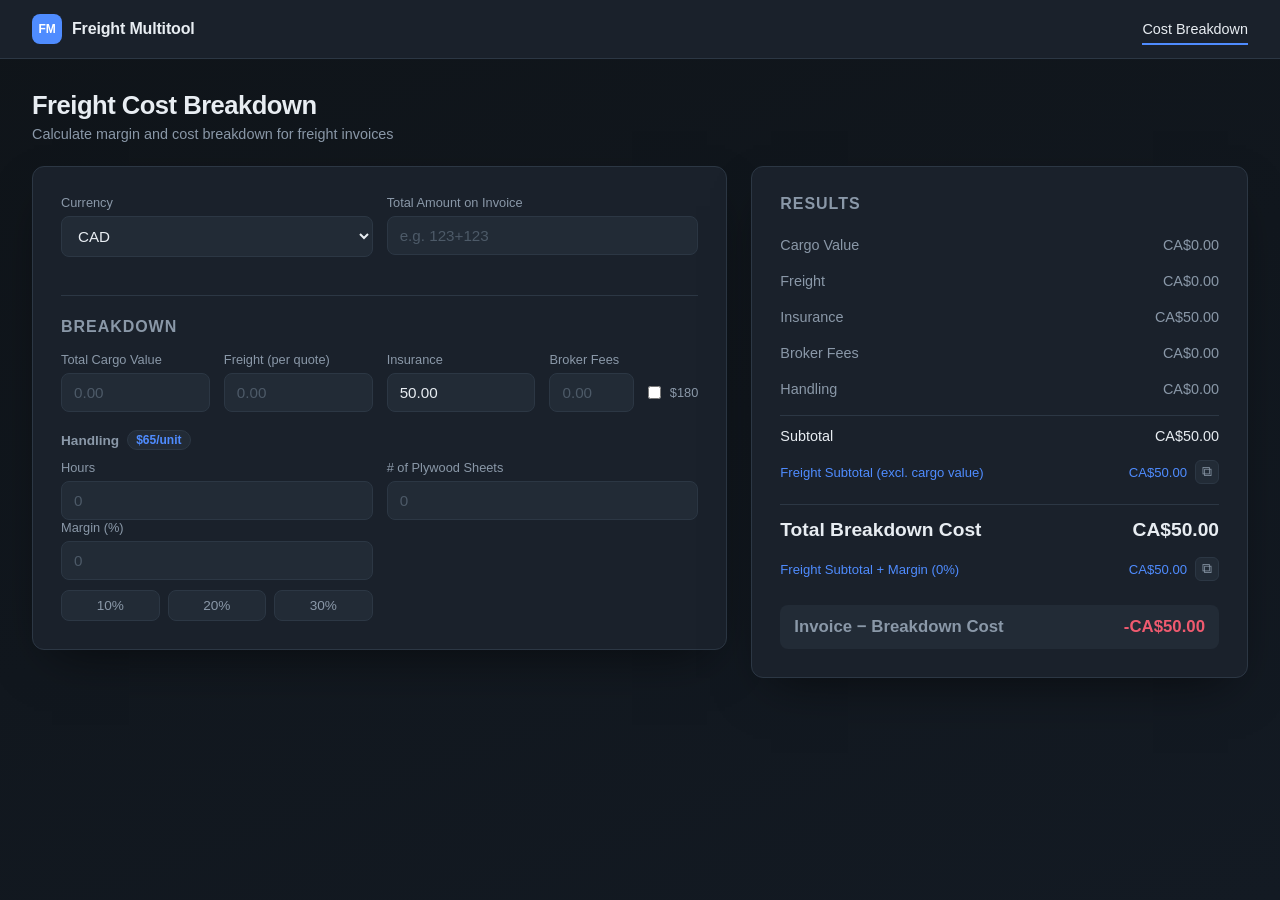
==== index.html @ 5b2a11bb "Fix stale CSS caching and clipboard copy on non-secure contexts - Cache-bust style.css/app.js with a" ====
<!DOCTYPE html>
<html lang="en">
<head>
<meta charset="UTF-8">
<meta name="viewport" content="width=device-width, initial-scale=1.0">
<title>Freight Cost Breakdown</title>
<link rel="stylesheet" href="style.css?v=2">
</head>
<body>
  <nav class="navbar">
    <div class="navbar-brand">
      <span class="navbar-logo">FM</span>
      <span>Freight Multitool</span>
    </div>
    <ul class="navbar-links">
      <li><a href="#" class="active">Cost Breakdown</a></li>
    </ul>
  </nav>

  <div class="app">
    <header class="app-header">
      <h1>Freight Cost Breakdown</h1>
      <p class="subtitle">Calculate margin and cost breakdown for freight invoices</p>
    </header>

    <main class="layout">
      <section class="card form-card">
        <section class="field-group">
          <div class="field">
            <label for="currency">Currency</label>
            <select id="currency">
              <option value="CAD">CAD</option>
              <option value="USD">USD</option>
            </select>
          </div>
          <div class="field">
            <label for="invoiceTotal">Total Amount on Invoice</label>
            <input type="text" inputmode="decimal" id="invoiceTotal" placeholder="e.g. 123+123">
            <span class="calc-hint" id="invoiceTotalHint"></span>
          </div>
        </section>

        <hr class="divider">

        <h2 class="section-title">Breakdown</h2>

        <section class="field-group three-col">
          <div class="field">
            <label for="cargoValue">Total Cargo Value</label>
            <input type="number" id="cargoValue" min="0" step="0.01" placeholder="0.00">
          </div>
          <div class="field">
            <label for="freight">Freight (per quote)</label>
            <input type="number" id="freight" min="0" step="0.01" placeholder="0.00">
          </div>
          <div class="field">
            <label for="insurance">Insurance</label>
            <input type="number" id="insurance" min="0" step="0.01" placeholder="0.00">
          </div>
          <div class="field">
            <label for="brokerFees">Broker Fees</label>
            <div class="input-with-check">
              <input type="number" id="brokerFees" min="0" step="0.01" placeholder="0.00">
              <label class="check-label">
                <input type="checkbox" id="brokerFeesFlat">
                <span>$180</span>
              </label>
            </div>
          </div>
        </section>

        <h3 class="subsection-title">Handling <span id="handlingRateLabel" class="rate-tag">$65/unit</span></h3>
        <section class="field-group">
          <div class="field">
            <label for="hours">Hours</label>
            <input type="number" id="hours" min="0" step="0.25" placeholder="0">
          </div>
          <div class="field">
            <label for="plywoodSheets"># of Plywood Sheets</label>
            <input type="number" id="plywoodSheets" min="0" step="1" placeholder="0">
          </div>
        </section>

        <section class="field-group">
          <div class="field">
            <label for="margin">Margin (%)</label>
            <input type="number" id="margin" min="0" step="0.1" placeholder="0">
            <div class="quick-buttons">
              <button type="button" class="margin-btn" data-value="10">10%</button>
              <button type="button" class="margin-btn" data-value="20">20%</button>
              <button type="button" class="margin-btn" data-value="30">30%</button>
            </div>
          </div>
        </section>
      </section>

      <section class="card results-card">
        <h2 class="section-title">Results</h2>
        <section class="results">
          <div class="result-row">
            <span>Cargo Value</span>
            <span id="r-cargoValue">$0.00</span>
          </div>
          <div class="result-row">
            <span>Freight</span>
            <span id="r-freight">$0.00</span>
          </div>
          <div class="result-row">
            <span>Insurance</span>
            <span id="r-insurance">$0.00</span>
          </div>
          <div class="result-row">
            <span>Broker Fees</span>
            <span id="r-brokerFees">$0.00</span>
          </div>
          <div class="result-row">
            <span>Handling</span>
            <span id="r-handling">$0.00</span>
          </div>
          <div class="result-row subtotal">
            <span>Subtotal</span>
            <span id="r-subtotal">$0.00</span>
          </div>
          <div class="result-row sub-note">
            <span>Freight Subtotal (excl. cargo value)</span>
            <span class="value-with-copy">
              <span id="r-freightSubtotal">$0.00</span>
              <button type="button" class="copy-btn" data-copy-target="r-freightSubtotal" title="Copy value">⧉</button>
            </span>
          </div>
          <div class="result-row total">
            <span>Total Breakdown Cost</span>
            <span id="r-breakdownTotal">$0.00</span>
          </div>
          <div class="result-row sub-note">
            <span>Freight Subtotal + Margin (<span id="r-marginPct">0</span>%)</span>
            <span class="value-with-copy">
              <span id="r-freightChargeable">$0.00</span>
              <button type="button" class="copy-btn" data-copy-target="r-freightChargeable" title="Copy value">⧉</button>
            </span>
          </div>
          <div class="result-row diff" id="r-diffRow">
            <span>Invoice − Breakdown Cost</span>
            <span id="r-diff">$0.00</span>
          </div>
        </section>
      </section>
    </main>
  </div>

  <script src="app.js?v=2"></script>
</body>
</html>
---- style.css ----
:root {
  --bg: #0f1419;
  --card-bg: #1a212b;
  --field-bg: #222b36;
  --border: #2c3744;
  --text: #e8edf2;
  --text-dim: #8a98a8;
  --accent: #4f8cff;
  --accent-dim: #335c99;
  --positive: #36c98e;
  --negative: #ef5a6f;
  --radius: 12px;
}

* {
  box-sizing: border-box;
}

body {
  margin: 0;
  min-height: 100vh;
  background: linear-gradient(160deg, #0f1419 0%, #131a23 100%);
  font-family: "Inter", -apple-system, BlinkMacSystemFont, "Segoe UI", sans-serif;
  color: var(--text);
}

.navbar {
  display: flex;
  align-items: center;
  justify-content: space-between;
  padding: 14px 32px;
  background: var(--card-bg);
  border-bottom: 1px solid var(--border);
  position: sticky;
  top: 0;
  z-index: 10;
}

.navbar-brand {
  display: flex;
  align-items: center;
  gap: 10px;
  font-weight: 600;
  letter-spacing: -0.01em;
}

.navbar-logo {
  display: inline-flex;
  align-items: center;
  justify-content: center;
  width: 30px;
  height: 30px;
  border-radius: 8px;
  background: var(--accent);
  color: #fff;
  font-size: 0.75rem;
  font-weight: 700;
}

.navbar-links {
  display: flex;
  list-style: none;
  gap: 24px;
  margin: 0;
  padding: 0;
}

.navbar-links a {
  color: var(--text-dim);
  text-decoration: none;
  font-size: 0.9rem;
  padding: 6px 0;
  border-bottom: 2px solid transparent;
  transition: color 0.15s ease, border-color 0.15s ease;
}

.navbar-links a:hover {
  color: var(--text);
}

.navbar-links a.active {
  color: var(--text);
  border-color: var(--accent);
}

.app {
  width: 100%;
  max-width: 1280px;
  margin: 0 auto;
  padding: 32px 32px 56px;
}

.app-header {
  text-align: left;
  margin-bottom: 24px;
}

.app-header h1 {
  font-size: 1.6rem;
  margin: 0 0 6px;
  letter-spacing: -0.02em;
}

.subtitle {
  color: var(--text-dim);
  margin: 0;
  font-size: 0.9rem;
}

.layout {
  display: grid;
  grid-template-columns: minmax(0, 1.4fr) minmax(360px, 1fr);
  gap: 24px;
  align-items: start;
}

.card {
  background: var(--card-bg);
  border: 1px solid var(--border);
  border-radius: var(--radius);
  padding: 28px;
  box-shadow: 0 20px 50px -20px rgba(0, 0, 0, 0.6);
}

.results-card {
  position: sticky;
  top: 88px;
}

.section-title {
  font-size: 1rem;
  text-transform: uppercase;
  letter-spacing: 0.06em;
  color: var(--text-dim);
  margin: 0 0 16px;
}

.subsection-title {
  font-size: 0.85rem;
  color: var(--text-dim);
  margin: 18px 0 10px;
  display: flex;
  align-items: center;
  gap: 8px;
}

.rate-tag {
  background: var(--field-bg);
  border: 1px solid var(--border);
  color: var(--accent);
  padding: 2px 8px;
  border-radius: 100px;
  font-size: 0.75rem;
}

.field-group {
  display: grid;
  grid-template-columns: 1fr 1fr;
  gap: 14px;
}

.field-group.three-col {
  grid-template-columns: repeat(4, 1fr);
}

.field {
  display: flex;
  flex-direction: column;
  gap: 6px;
}

.field label {
  font-size: 0.8rem;
  color: var(--text-dim);
}

.field input,
.field select {
  background: var(--field-bg);
  border: 1px solid var(--border);
  border-radius: 8px;
  padding: 10px 12px;
  color: var(--text);
  font-size: 0.95rem;
  transition: border-color 0.15s ease;
  outline: none;
  width: 100%;
}

.field input:focus,
.field select:focus {
  border-color: var(--accent);
}

.input-with-check {
  display: flex;
  align-items: center;
  gap: 10px;
}

.input-with-check input[type="number"] {
  flex: 1;
}

.check-label {
  display: flex;
  align-items: center;
  gap: 6px;
  font-size: 0.8rem;
  color: var(--text-dim);
  white-space: nowrap;
  cursor: pointer;
  user-select: none;
}

.check-label input[type="checkbox"] {
  width: auto;
  accent-color: var(--accent);
  cursor: pointer;
}

.quick-buttons {
  display: flex;
  gap: 8px;
  margin-top: 4px;
}

.quick-buttons button {
  flex: 1;
  background: var(--field-bg);
  border: 1px solid var(--border);
  color: var(--text-dim);
  border-radius: 8px;
  padding: 7px 0;
  font-size: 0.85rem;
  cursor: pointer;
  transition: border-color 0.15s ease, color 0.15s ease;
}

.quick-buttons button:hover {
  border-color: var(--accent);
  color: var(--text);
}

.quick-buttons button.active {
  border-color: var(--accent);
  background: var(--accent-dim);
  color: var(--text);
}

.field input::placeholder {
  color: #4d5a68;
}

.calc-hint {
  font-size: 0.78rem;
  color: var(--accent);
  min-height: 1em;
}

.calc-hint.error {
  color: var(--negative);
}

.divider {
  border: none;
  border-top: 1px solid var(--border);
  margin: 22px 0;
}

.results {
  display: flex;
  flex-direction: column;
  gap: 4px;
}

.result-row {
  display: flex;
  justify-content: space-between;
  align-items: baseline;
  padding: 8px 0;
  font-size: 0.9rem;
  color: var(--text-dim);
}

.result-row.subtotal {
  border-top: 1px solid var(--border);
  margin-top: 6px;
  padding-top: 12px;
  color: var(--text);
  font-weight: 500;
}

.result-row.sub-note {
  font-size: 0.82rem;
  color: var(--accent);
  padding: 4px 0 10px;
}

.value-with-copy {
  display: inline-flex;
  align-items: center;
  gap: 8px;
}

.copy-btn {
  background: var(--field-bg);
  border: 1px solid var(--border);
  color: var(--text-dim);
  border-radius: 6px;
  width: 24px;
  height: 24px;
  font-size: 0.85rem;
  line-height: 1;
  cursor: pointer;
  display: inline-flex;
  align-items: center;
  justify-content: center;
  transition: border-color 0.15s ease, color 0.15s ease;
}

.copy-btn:hover {
  border-color: var(--accent);
  color: var(--text);
}

.copy-btn.copied {
  border-color: var(--positive);
  color: var(--positive);
}

.result-row.total {
  border-top: 1px solid var(--border);
  margin-top: 6px;
  padding-top: 14px;
  font-size: 1.2rem;
  font-weight: 700;
  color: var(--text);
}

.result-row.diff {
  margin-top: 10px;
  font-size: 1.05rem;
  font-weight: 600;
  border-radius: 8px;
  padding: 12px 14px;
  background: var(--field-bg);
}

.result-row.diff.positive span:last-child {
  color: var(--positive);
}

.result-row.diff.negative span:last-child {
  color: var(--negative);
}

@media (max-width: 980px) {
  .layout {
    grid-template-columns: 1fr;
  }

  .results-card {
    position: static;
  }

  .field-group.three-col {
    grid-template-columns: 1fr 1fr;
  }
}

@media (max-width: 640px) {
  .navbar {
    padding: 12px 16px;
  }

  .navbar-links {
    gap: 14px;
  }

  .app {
    padding: 20px 16px 40px;
  }

  .card {
    padding: 20px;
  }
}

@media (max-width: 480px) {
  .field-group,
  .field-group.three-col {
    grid-template-columns: 1fr;
  }
}
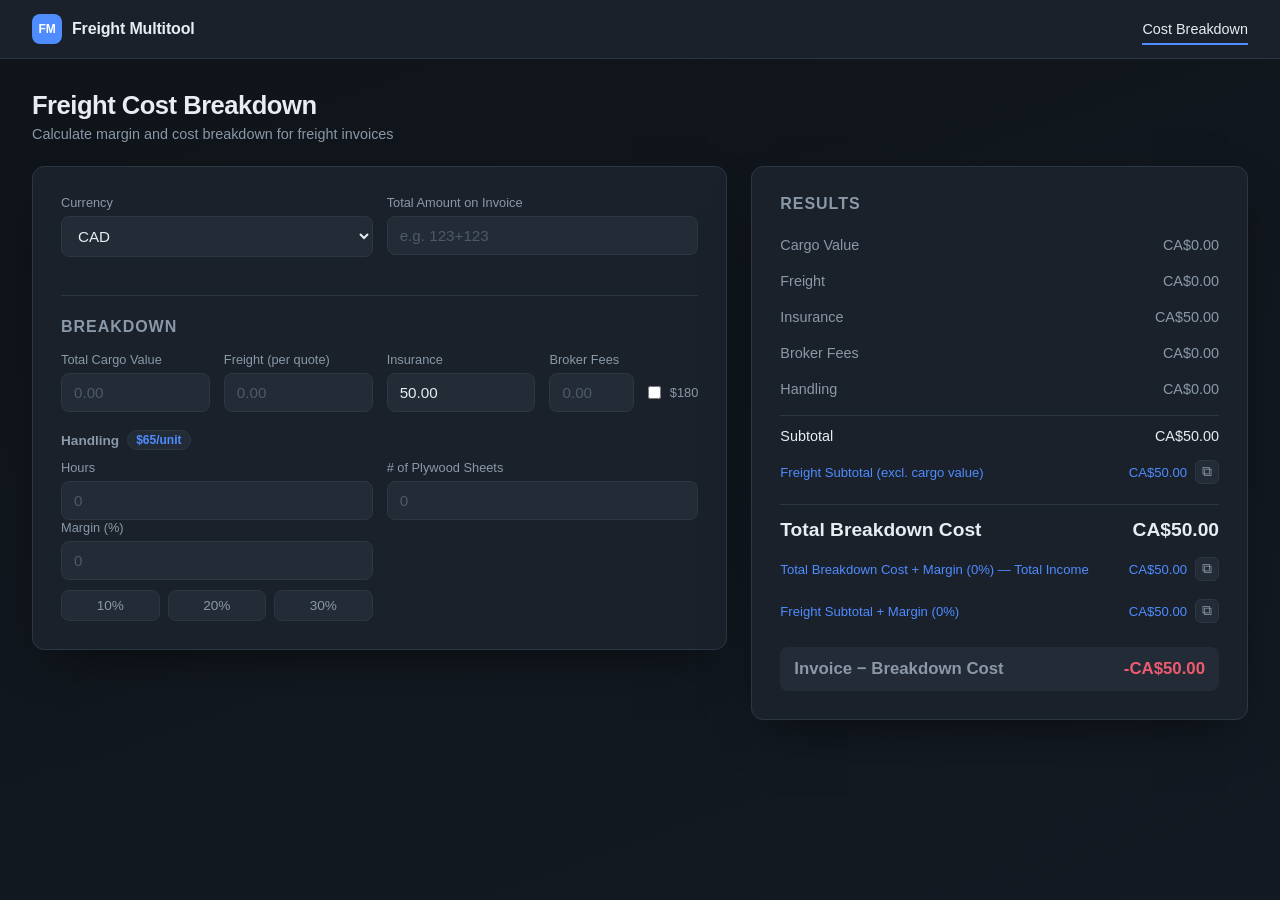
==== commit ff4ef67c: "Add Total Income row, copy raw values instead of formatted text - New row "Total Breakdown Cost + Ma" ====
--- a/index.html
+++ b/index.html
@@ -133,6 +133,13 @@
             <span id="r-breakdownTotal">$0.00</span>
           </div>
           <div class="result-row sub-note">
+            <span>Total Breakdown Cost + Margin (<span id="r-marginPct2">0</span>%) — Total Income</span>
+            <span class="value-with-copy">
+              <span id="r-totalIncome">$0.00</span>
+              <button type="button" class="copy-btn" data-copy-target="r-totalIncome" title="Copy value">⧉</button>
+            </span>
+          </div>
+          <div class="result-row sub-note">
             <span>Freight Subtotal + Margin (<span id="r-marginPct">0</span>%)</span>
             <span class="value-with-copy">
               <span id="r-freightChargeable">$0.00</span>
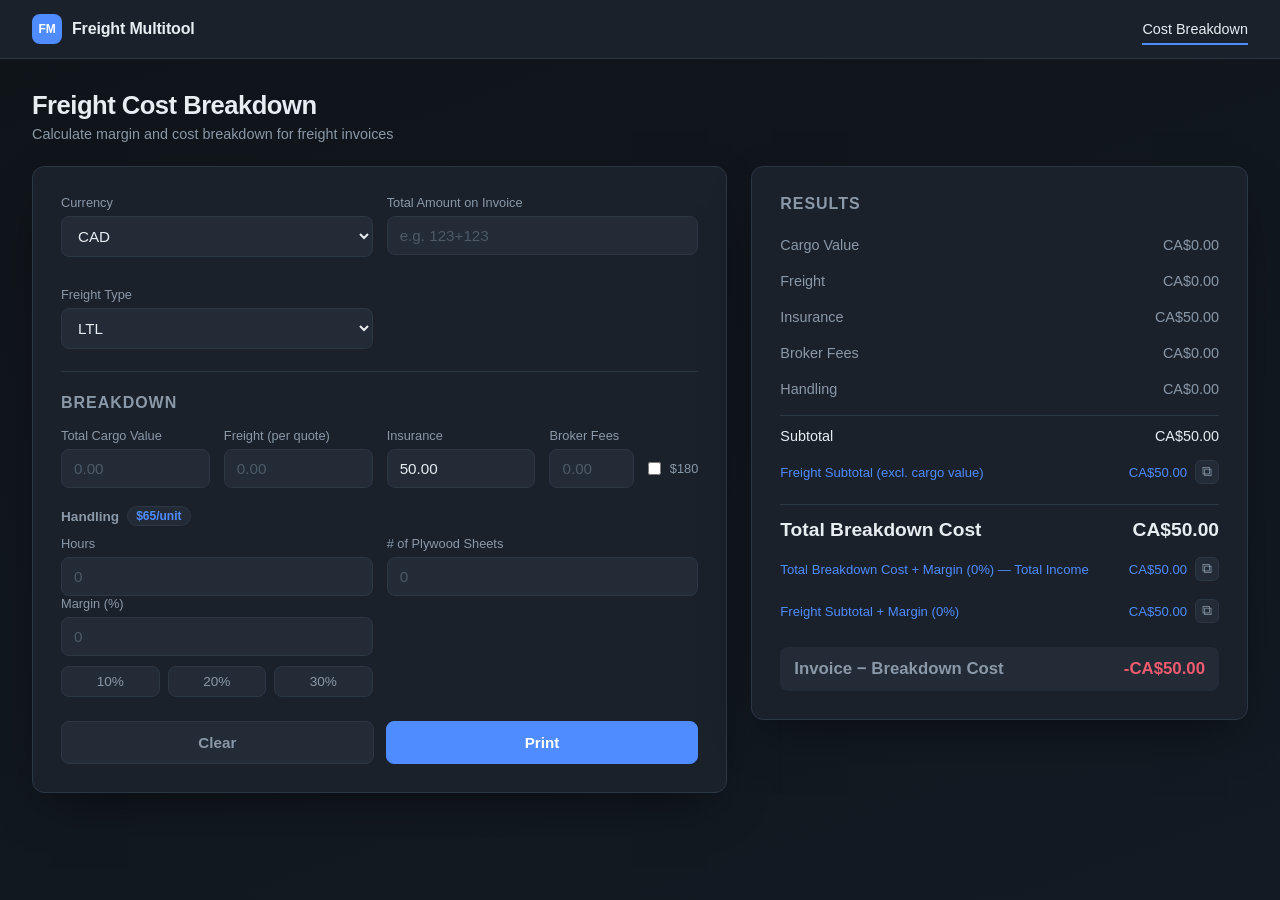
==== commit 530728a9: "Add freight type dropdown, Clear/Print buttons with 4x6 print layout - Freight Type dropdown (LTL/FT" ====
--- a/index.html
+++ b/index.html
@@ -37,6 +37,19 @@
             <label for="invoiceTotal">Total Amount on Invoice</label>
             <input type="text" inputmode="decimal" id="invoiceTotal" placeholder="e.g. 123+123">
             <span class="calc-hint" id="invoiceTotalHint"></span>
+          </div>
+          <div class="field">
+            <label for="freightType">Freight Type</label>
+            <select id="freightType">
+              <option value="LTL">LTL</option>
+              <option value="FTL">FTL</option>
+              <option value="LCL">LCL</option>
+              <option value="FCL">FCL</option>
+            </select>
+          </div>
+          <div class="field" id="exchangeRateField" hidden>
+            <label for="exchangeRate">Exchange Rate (USD → CAD)</label>
+            <input type="number" id="exchangeRate" min="0" step="0.0001" value="1.35">
           </div>
         </section>
 
@@ -92,6 +105,11 @@
             </div>
           </div>
         </section>
+
+        <div class="action-buttons">
+          <button type="button" id="clearBtn" class="btn btn-secondary">Clear</button>
+          <button type="button" id="printBtn" class="btn btn-primary">Print</button>
+        </div>
       </section>
 
       <section class="card results-card">
--- a/style.css
+++ b/style.css
@@ -252,6 +252,47 @@
   color: #4d5a68;
 }
 
+.field[hidden] {
+  display: none;
+}
+
+.action-buttons {
+  display: flex;
+  gap: 12px;
+  margin-top: 24px;
+}
+
+.btn {
+  flex: 1;
+  padding: 12px 0;
+  border-radius: 8px;
+  font-size: 0.95rem;
+  font-weight: 600;
+  cursor: pointer;
+  border: 1px solid var(--border);
+  transition: border-color 0.15s ease, background 0.15s ease, color 0.15s ease;
+}
+
+.btn-secondary {
+  background: var(--field-bg);
+  color: var(--text-dim);
+}
+
+.btn-secondary:hover {
+  border-color: var(--negative);
+  color: var(--negative);
+}
+
+.btn-primary {
+  background: var(--accent);
+  border-color: var(--accent);
+  color: #fff;
+}
+
+.btn-primary:hover {
+  background: var(--accent-dim);
+}
+
 .calc-hint {
   font-size: 0.78rem;
   color: var(--accent);
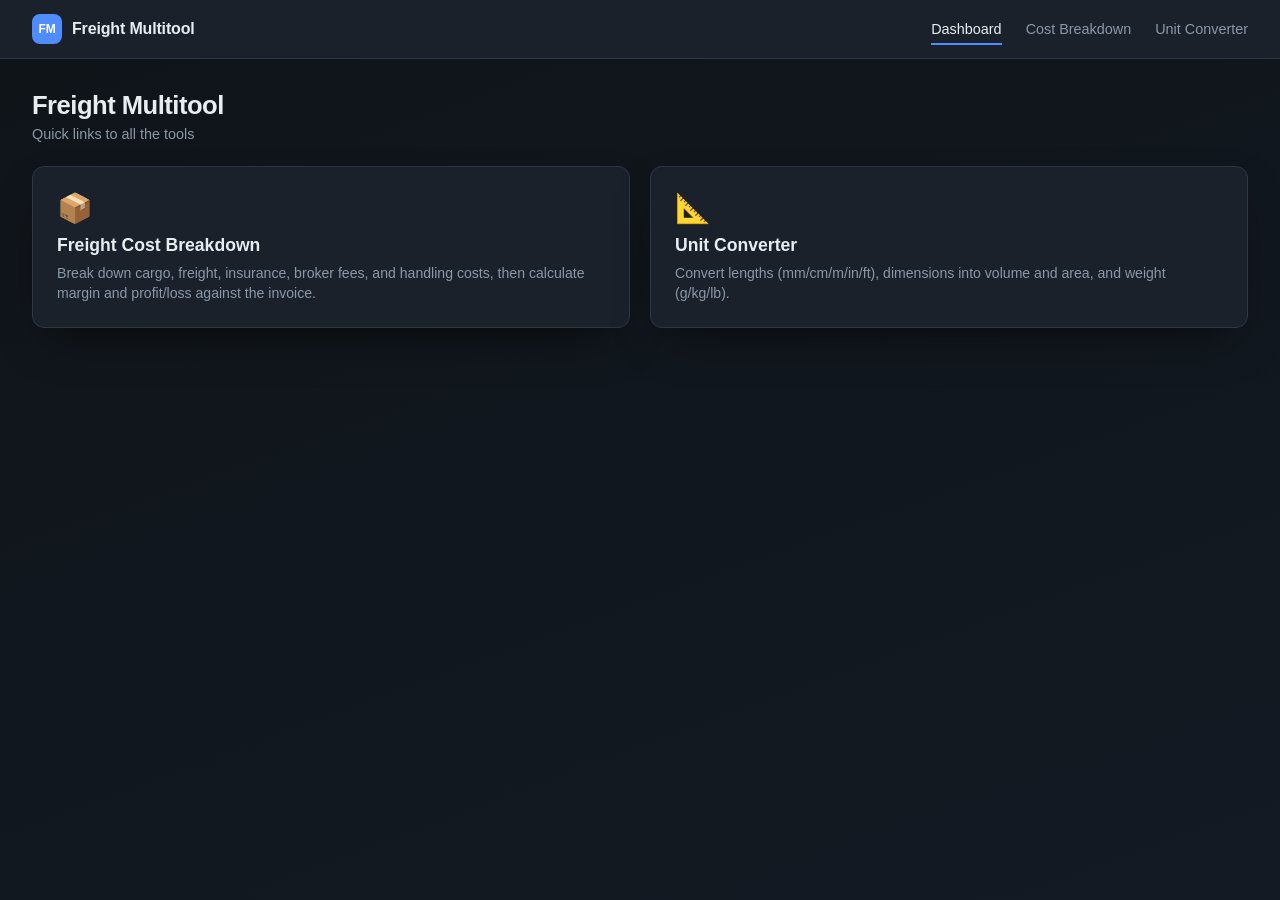
==== commit 8779c303: "Add dashboard home page and unit converter tool - index.html is now a dashboard with quick-link card" ====
--- a/index.html
+++ b/index.html
@@ -3,176 +3,43 @@
 <head>
 <meta charset="UTF-8">
 <meta name="viewport" content="width=device-width, initial-scale=1.0">
-<title>Freight Cost Breakdown</title>
-<link rel="stylesheet" href="style.css?v=2">
+<title>Freight Multitool</title>
+<link rel="stylesheet" href="style.css?v=4">
 </head>
 <body>
   <nav class="navbar">
     <div class="navbar-brand">
-      <span class="navbar-logo">FM</span>
-      <span>Freight Multitool</span>
+      <a href="index.html" class="navbar-brand-link">
+        <span class="navbar-logo">FM</span>
+        <span>Freight Multitool</span>
+      </a>
     </div>
     <ul class="navbar-links">
-      <li><a href="#" class="active">Cost Breakdown</a></li>
+      <li><a href="index.html" class="active">Dashboard</a></li>
+      <li><a href="freight.html">Cost Breakdown</a></li>
+      <li><a href="convert.html">Unit Converter</a></li>
     </ul>
   </nav>
 
   <div class="app">
     <header class="app-header">
-      <h1>Freight Cost Breakdown</h1>
-      <p class="subtitle">Calculate margin and cost breakdown for freight invoices</p>
+      <h1>Freight Multitool</h1>
+      <p class="subtitle">Quick links to all the tools</p>
     </header>
 
-    <main class="layout">
-      <section class="card form-card">
-        <section class="field-group">
-          <div class="field">
-            <label for="currency">Currency</label>
-            <select id="currency">
-              <option value="CAD">CAD</option>
-              <option value="USD">USD</option>
-            </select>
-          </div>
-          <div class="field">
-            <label for="invoiceTotal">Total Amount on Invoice</label>
-            <input type="text" inputmode="decimal" id="invoiceTotal" placeholder="e.g. 123+123">
-            <span class="calc-hint" id="invoiceTotalHint"></span>
-          </div>
-          <div class="field">
-            <label for="freightType">Freight Type</label>
-            <select id="freightType">
-              <option value="LTL">LTL</option>
-              <option value="FTL">FTL</option>
-              <option value="LCL">LCL</option>
-              <option value="FCL">FCL</option>
-            </select>
-          </div>
-          <div class="field" id="exchangeRateField" hidden>
-            <label for="exchangeRate">Exchange Rate (USD → CAD)</label>
-            <input type="number" id="exchangeRate" min="0" step="0.0001" value="1.35">
-          </div>
-        </section>
+    <section class="dashboard-grid">
+      <a href="freight.html" class="dash-card">
+        <span class="dash-card-icon">📦</span>
+        <h2>Freight Cost Breakdown</h2>
+        <p>Break down cargo, freight, insurance, broker fees, and handling costs, then calculate margin and profit/loss against the invoice.</p>
+      </a>
 
-        <hr class="divider">
-
-        <h2 class="section-title">Breakdown</h2>
-
-        <section class="field-group three-col">
-          <div class="field">
-            <label for="cargoValue">Total Cargo Value</label>
-            <input type="number" id="cargoValue" min="0" step="0.01" placeholder="0.00">
-          </div>
-          <div class="field">
-            <label for="freight">Freight (per quote)</label>
-            <input type="number" id="freight" min="0" step="0.01" placeholder="0.00">
-          </div>
-          <div class="field">
-            <label for="insurance">Insurance</label>
-            <input type="number" id="insurance" min="0" step="0.01" placeholder="0.00">
-          </div>
-          <div class="field">
-            <label for="brokerFees">Broker Fees</label>
-            <div class="input-with-check">
-              <input type="number" id="brokerFees" min="0" step="0.01" placeholder="0.00">
-              <label class="check-label">
-                <input type="checkbox" id="brokerFeesFlat">
-                <span>$180</span>
-              </label>
-            </div>
-          </div>
-        </section>
-
-        <h3 class="subsection-title">Handling <span id="handlingRateLabel" class="rate-tag">$65/unit</span></h3>
-        <section class="field-group">
-          <div class="field">
-            <label for="hours">Hours</label>
-            <input type="number" id="hours" min="0" step="0.25" placeholder="0">
-          </div>
-          <div class="field">
-            <label for="plywoodSheets"># of Plywood Sheets</label>
-            <input type="number" id="plywoodSheets" min="0" step="1" placeholder="0">
-          </div>
-        </section>
-
-        <section class="field-group">
-          <div class="field">
-            <label for="margin">Margin (%)</label>
-            <input type="number" id="margin" min="0" step="0.1" placeholder="0">
-            <div class="quick-buttons">
-              <button type="button" class="margin-btn" data-value="10">10%</button>
-              <button type="button" class="margin-btn" data-value="20">20%</button>
-              <button type="button" class="margin-btn" data-value="30">30%</button>
-            </div>
-          </div>
-        </section>
-
-        <div class="action-buttons">
-          <button type="button" id="clearBtn" class="btn btn-secondary">Clear</button>
-          <button type="button" id="printBtn" class="btn btn-primary">Print</button>
-        </div>
-      </section>
-
-      <section class="card results-card">
-        <h2 class="section-title">Results</h2>
-        <section class="results">
-          <div class="result-row">
-            <span>Cargo Value</span>
-            <span id="r-cargoValue">$0.00</span>
-          </div>
-          <div class="result-row">
-            <span>Freight</span>
-            <span id="r-freight">$0.00</span>
-          </div>
-          <div class="result-row">
-            <span>Insurance</span>
-            <span id="r-insurance">$0.00</span>
-          </div>
-          <div class="result-row">
-            <span>Broker Fees</span>
-            <span id="r-brokerFees">$0.00</span>
-          </div>
-          <div class="result-row">
-            <span>Handling</span>
-            <span id="r-handling">$0.00</span>
-          </div>
-          <div class="result-row subtotal">
-            <span>Subtotal</span>
-            <span id="r-subtotal">$0.00</span>
-          </div>
-          <div class="result-row sub-note">
-            <span>Freight Subtotal (excl. cargo value)</span>
-            <span class="value-with-copy">
-              <span id="r-freightSubtotal">$0.00</span>
-              <button type="button" class="copy-btn" data-copy-target="r-freightSubtotal" title="Copy value">⧉</button>
-            </span>
-          </div>
-          <div class="result-row total">
-            <span>Total Breakdown Cost</span>
-            <span id="r-breakdownTotal">$0.00</span>
-          </div>
-          <div class="result-row sub-note">
-            <span>Total Breakdown Cost + Margin (<span id="r-marginPct2">0</span>%) — Total Income</span>
-            <span class="value-with-copy">
-              <span id="r-totalIncome">$0.00</span>
-              <button type="button" class="copy-btn" data-copy-target="r-totalIncome" title="Copy value">⧉</button>
-            </span>
-          </div>
-          <div class="result-row sub-note">
-            <span>Freight Subtotal + Margin (<span id="r-marginPct">0</span>%)</span>
-            <span class="value-with-copy">
-              <span id="r-freightChargeable">$0.00</span>
-              <button type="button" class="copy-btn" data-copy-target="r-freightChargeable" title="Copy value">⧉</button>
-            </span>
-          </div>
-          <div class="result-row diff" id="r-diffRow">
-            <span>Invoice − Breakdown Cost</span>
-            <span id="r-diff">$0.00</span>
-          </div>
-        </section>
-      </section>
-    </main>
+      <a href="convert.html" class="dash-card">
+        <span class="dash-card-icon">📐</span>
+        <h2>Unit Converter</h2>
+        <p>Convert lengths (mm/cm/m/in/ft), dimensions into volume and area, and weight (g/kg/lb).</p>
+      </a>
+    </section>
   </div>
-
-  <script src="app.js?v=2"></script>
 </body>
 </html>
--- a/style.css
+++ b/style.css
@@ -44,6 +44,14 @@
   letter-spacing: -0.01em;
 }
 
+.navbar-brand-link {
+  display: flex;
+  align-items: center;
+  gap: 10px;
+  color: var(--text);
+  text-decoration: none;
+}
+
 .navbar-logo {
   display: inline-flex;
   align-items: center;
@@ -434,3 +442,105 @@
     grid-template-columns: 1fr;
   }
 }
+
+.dashboard-grid {
+  display: grid;
+  grid-template-columns: repeat(auto-fit, minmax(260px, 1fr));
+  gap: 20px;
+}
+
+.dash-card {
+  background: var(--card-bg);
+  border: 1px solid var(--border);
+  border-radius: var(--radius);
+  padding: 24px;
+  text-decoration: none;
+  color: var(--text);
+  box-shadow: 0 20px 50px -20px rgba(0, 0, 0, 0.6);
+  transition: border-color 0.15s ease, transform 0.15s ease;
+}
+
+.dash-card:hover {
+  border-color: var(--accent);
+  transform: translateY(-2px);
+}
+
+.dash-card-icon {
+  font-size: 1.8rem;
+  display: block;
+  margin-bottom: 10px;
+}
+
+.dash-card h2 {
+  font-size: 1.1rem;
+  margin: 0 0 8px;
+}
+
+.dash-card p {
+  color: var(--text-dim);
+  font-size: 0.88rem;
+  margin: 0;
+  line-height: 1.4;
+}
+
+.print-only {
+  display: none;
+}
+
+@media print {
+  html,
+  body {
+    margin: 0;
+    padding: 0;
+    height: auto;
+  }
+
+  .navbar,
+  .app {
+    display: none !important;
+  }
+
+  .print-only {
+    display: block;
+    width: 4in;
+    font-family: -apple-system, BlinkMacSystemFont, "Segoe UI", sans-serif;
+    font-size: 11px;
+    color: #111;
+    padding: 8px;
+  }
+
+  .print-only .p-title {
+    font-size: 16px;
+    font-weight: 700;
+    margin-bottom: 4px;
+  }
+
+  .print-only .p-row {
+    padding: 2px 0;
+  }
+
+  .print-only .p-sub {
+    padding-left: 12px;
+    color: #555;
+    font-size: 10px;
+  }
+
+  .print-only .p-bold {
+    font-weight: 700;
+  }
+
+  .print-only .p-fx {
+    color: #444;
+  }
+
+  .print-only hr {
+    border: none;
+    border-top: 1px solid #ccc;
+    margin: 6px 0;
+  }
+
+  @page {
+    size: 4in 6in;
+    margin: 0.25in;
+  }
+}
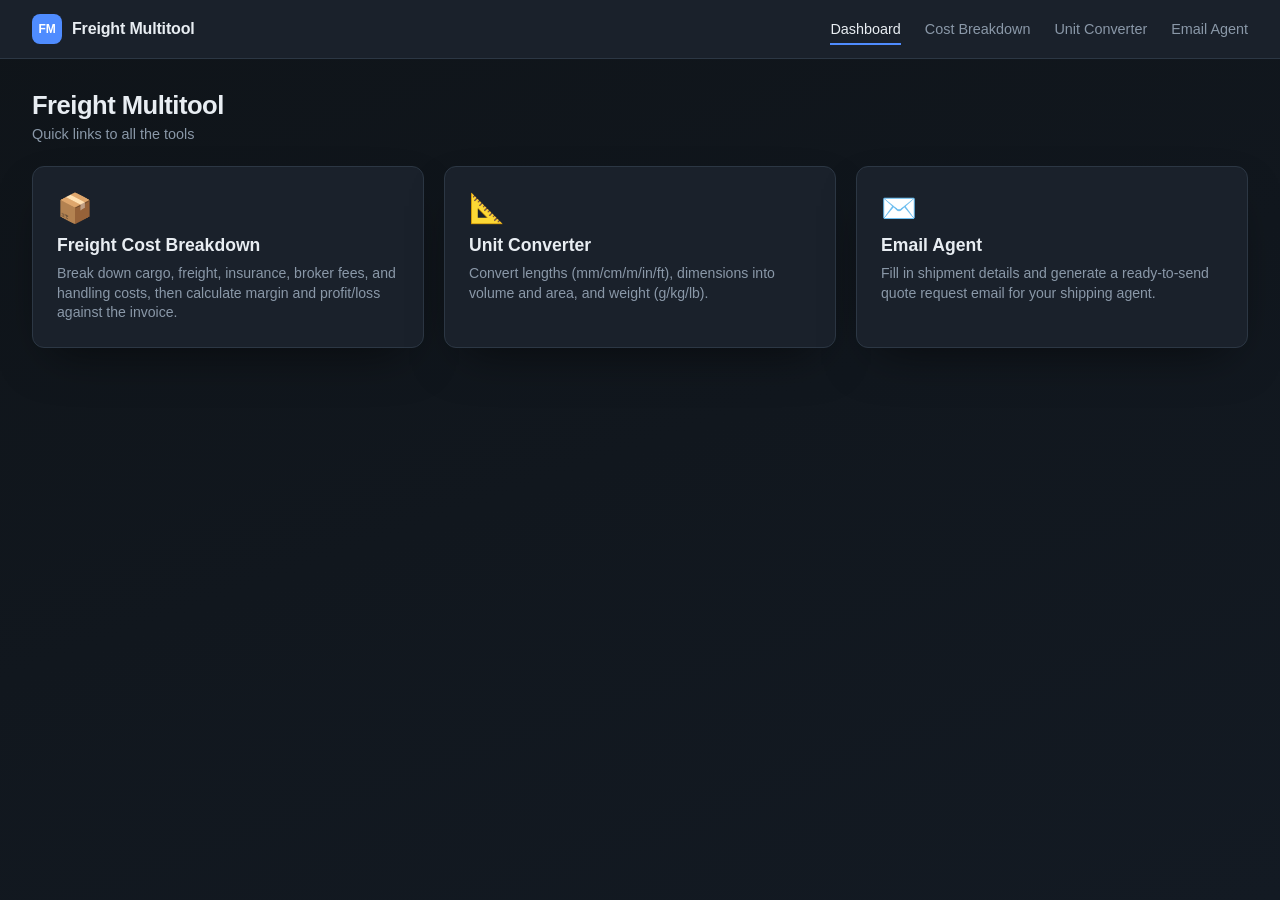
==== commit e4d60bf5: "Add Email Agent page for shipment quote requests New email.html + email.js page: fill in agent, ship" ====
--- a/index.html
+++ b/index.html
@@ -18,6 +18,7 @@
       <li><a href="index.html" class="active">Dashboard</a></li>
       <li><a href="freight.html">Cost Breakdown</a></li>
       <li><a href="convert.html">Unit Converter</a></li>
+      <li><a href="email.html">Email Agent</a></li>
     </ul>
   </nav>
 
@@ -39,6 +40,12 @@
         <h2>Unit Converter</h2>
         <p>Convert lengths (mm/cm/m/in/ft), dimensions into volume and area, and weight (g/kg/lb).</p>
       </a>
+
+      <a href="email.html" class="dash-card">
+        <span class="dash-card-icon">✉️</span>
+        <h2>Email Agent</h2>
+        <p>Fill in shipment details and generate a ready-to-send quote request email for your shipping agent.</p>
+      </a>
     </section>
   </div>
 </body>
--- a/style.css
+++ b/style.css
@@ -171,6 +171,10 @@
   grid-template-columns: repeat(4, 1fr);
 }
 
+.field.full-width {
+  grid-column: 1 / -1;
+}
+
 .field {
   display: flex;
   flex-direction: column;
@@ -183,20 +187,24 @@
 }
 
 .field input,
-.field select {
+.field select,
+.field textarea {
   background: var(--field-bg);
   border: 1px solid var(--border);
   border-radius: 8px;
   padding: 10px 12px;
   color: var(--text);
   font-size: 0.95rem;
+  font-family: inherit;
   transition: border-color 0.15s ease;
   outline: none;
   width: 100%;
+  resize: vertical;
 }
 
 .field input:focus,
-.field select:focus {
+.field select:focus,
+.field textarea:focus {
   border-color: var(--accent);
 }
 
@@ -483,6 +491,39 @@
   line-height: 1.4;
 }
 
+.email-subject-row {
+  background: var(--field-bg);
+  border: 1px solid var(--border);
+  border-radius: 8px;
+  padding: 10px 12px;
+  justify-content: space-between;
+}
+
+.email-subject {
+  font-size: 0.92rem;
+  word-break: break-word;
+}
+
+.email-body {
+  background: var(--field-bg);
+  border: 1px solid var(--border);
+  border-radius: 8px;
+  padding: 14px;
+  font-family: inherit;
+  font-size: 0.88rem;
+  line-height: 1.5;
+  white-space: pre-wrap;
+  word-break: break-word;
+  margin: 0;
+  max-height: 60vh;
+  overflow-y: auto;
+}
+
+.copy-body-btn {
+  margin-top: 16px;
+  width: 100%;
+}
+
 .print-only {
   display: none;
 }
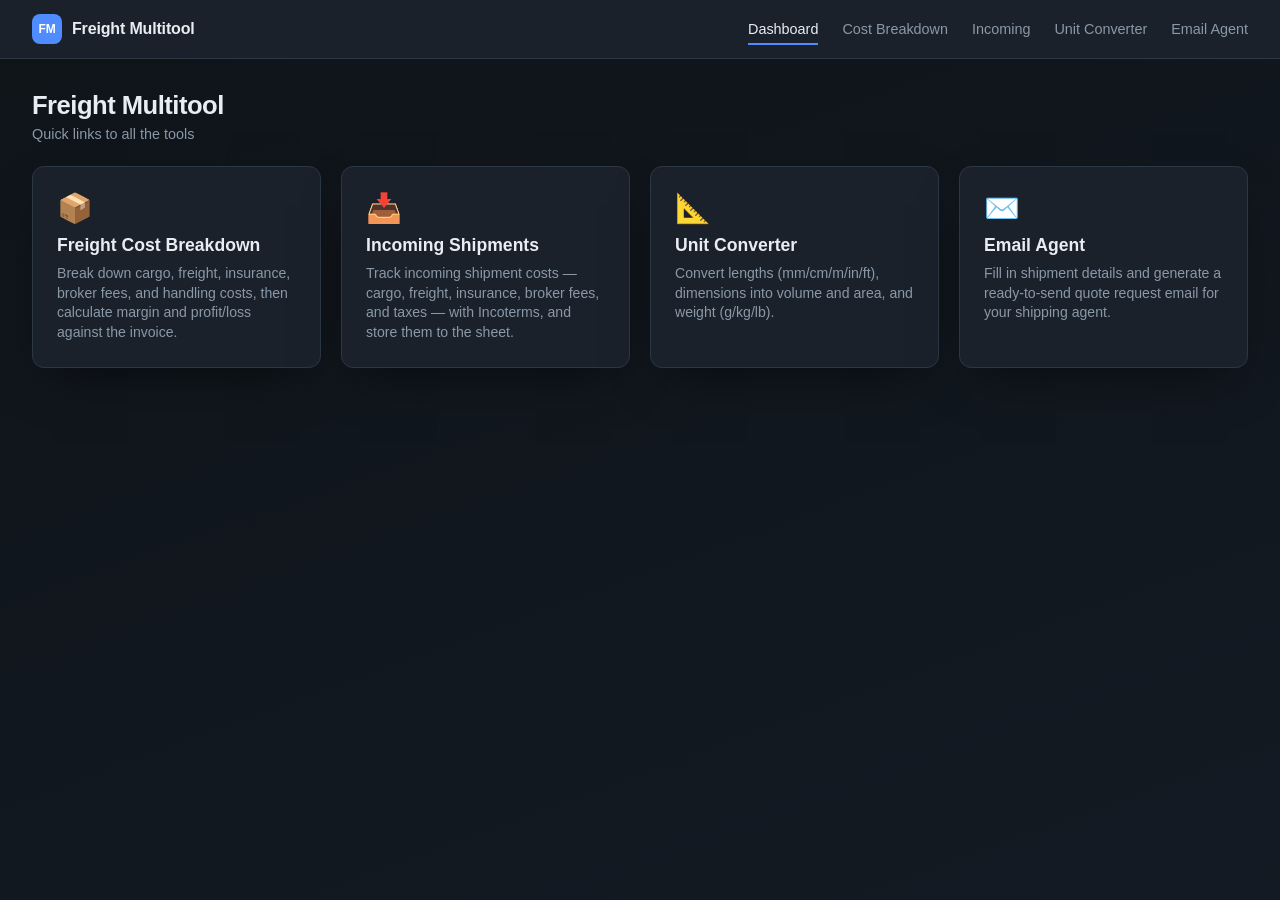
==== commit e5ffc892: "Add Incoming Shipments tracker (Phase 2) New incoming.html/incoming.js page for tracking incoming sh" ====
--- a/index.html
+++ b/index.html
@@ -17,6 +17,7 @@
     <ul class="navbar-links">
       <li><a href="index.html" class="active">Dashboard</a></li>
       <li><a href="freight.html">Cost Breakdown</a></li>
+      <li><a href="incoming.html">Incoming</a></li>
       <li><a href="convert.html">Unit Converter</a></li>
       <li><a href="email.html">Email Agent</a></li>
     </ul>
@@ -35,6 +36,12 @@
         <p>Break down cargo, freight, insurance, broker fees, and handling costs, then calculate margin and profit/loss against the invoice.</p>
       </a>
 
+      <a href="incoming.html" class="dash-card">
+        <span class="dash-card-icon">📥</span>
+        <h2>Incoming Shipments</h2>
+        <p>Track incoming shipment costs — cargo, freight, insurance, broker fees, and taxes — with Incoterms, and store them to the sheet.</p>
+      </a>
+
       <a href="convert.html" class="dash-card">
         <span class="dash-card-icon">📐</span>
         <h2>Unit Converter</h2>
--- a/style.css
+++ b/style.css
@@ -176,6 +176,44 @@
 }
 
 .field {
+  position: relative;
+}
+
+.autocomplete-list {
+  list-style: none;
+  margin: 4px 0 0;
+  padding: 4px;
+  position: absolute;
+  top: 100%;
+  left: 0;
+  right: 0;
+  z-index: 20;
+  background: var(--card-bg);
+  border: 1px solid var(--border);
+  border-radius: 8px;
+  box-shadow: 0 12px 30px -10px rgba(0, 0, 0, 0.6);
+  display: none;
+  max-height: 240px;
+  overflow-y: auto;
+}
+
+.autocomplete-list.open {
+  display: block;
+}
+
+.autocomplete-list li {
+  padding: 8px 10px;
+  border-radius: 6px;
+  font-size: 0.88rem;
+  cursor: pointer;
+  color: var(--text);
+}
+
+.autocomplete-list li:hover {
+  background: var(--field-bg);
+}
+
+.field {
   display: flex;
   flex-direction: column;
   gap: 6px;
@@ -272,6 +310,60 @@
   display: none;
 }
 
+.checkbox-field {
+  justify-content: flex-end;
+  padding-bottom: 10px;
+}
+
+.cargo-item {
+  display: grid;
+  grid-template-columns: 64px 1.2fr 1.4fr 84px 60px 60px 60px 32px;
+  gap: 10px;
+  align-items: end;
+  margin-bottom: 12px;
+  padding-bottom: 12px;
+  border-bottom: 1px dashed var(--border);
+}
+
+.cargo-item .field {
+  min-width: 0;
+}
+
+.ci-remove {
+  height: 38px;
+  background: var(--field-bg);
+  border: 1px solid var(--border);
+  color: var(--text-dim);
+  border-radius: 8px;
+  cursor: pointer;
+  font-size: 1.1rem;
+  line-height: 1;
+  transition: border-color 0.15s ease, color 0.15s ease;
+}
+
+.ci-remove:hover {
+  border-color: var(--negative);
+  color: var(--negative);
+}
+
+.add-cargo-btn {
+  flex: 0 0 auto;
+  width: auto;
+  padding: 9px 16px;
+  margin-top: 4px;
+}
+
+@media (max-width: 820px) {
+  .cargo-item {
+    grid-template-columns: repeat(2, 1fr);
+  }
+
+  .ci-remove {
+    grid-column: 1 / -1;
+    height: 34px;
+  }
+}
+
 .action-buttons {
   display: flex;
   gap: 12px;
@@ -307,6 +399,22 @@
 
 .btn-primary:hover {
   background: var(--accent-dim);
+}
+
+.save-status {
+  font-size: 0.82rem;
+  color: var(--text-dim);
+  margin: 12px 0 0;
+  min-height: 1em;
+  line-height: 1.4;
+}
+
+.save-status.ok {
+  color: var(--positive);
+}
+
+.save-status.error {
+  color: var(--negative);
 }
 
 .calc-hint {
@@ -524,6 +632,124 @@
   width: 100%;
 }
 
+/* ---- Load Saved modal ---- */
+.modal-overlay {
+  position: fixed;
+  inset: 0;
+  z-index: 100;
+  background: rgba(6, 10, 14, 0.7);
+  display: flex;
+  align-items: flex-start;
+  justify-content: center;
+  padding: 60px 16px;
+  overflow-y: auto;
+}
+
+.modal-overlay[hidden] {
+  display: none;
+}
+
+.modal {
+  background: var(--card-bg);
+  border: 1px solid var(--border);
+  border-radius: var(--radius);
+  width: 100%;
+  max-width: 560px;
+  padding: 24px;
+  box-shadow: 0 30px 70px -20px rgba(0, 0, 0, 0.7);
+}
+
+.modal-header {
+  display: flex;
+  align-items: center;
+  justify-content: space-between;
+  margin-bottom: 16px;
+}
+
+.modal-header h2 {
+  font-size: 1.1rem;
+  margin: 0;
+}
+
+.modal-close {
+  background: var(--field-bg);
+  border: 1px solid var(--border);
+  color: var(--text-dim);
+  border-radius: 8px;
+  width: 32px;
+  height: 32px;
+  font-size: 1.2rem;
+  line-height: 1;
+  cursor: pointer;
+}
+
+.modal-close:hover {
+  border-color: var(--negative);
+  color: var(--negative);
+}
+
+.modal-search {
+  width: 100%;
+  background: var(--field-bg);
+  border: 1px solid var(--border);
+  border-radius: 8px;
+  padding: 10px 12px;
+  color: var(--text);
+  font-size: 0.95rem;
+  font-family: inherit;
+  outline: none;
+  margin-bottom: 14px;
+}
+
+.modal-search:focus {
+  border-color: var(--accent);
+}
+
+.load-list {
+  display: flex;
+  flex-direction: column;
+  gap: 8px;
+  max-height: 50vh;
+  overflow-y: auto;
+}
+
+.load-item {
+  display: flex;
+  flex-direction: column;
+  gap: 4px;
+  text-align: left;
+  background: var(--field-bg);
+  border: 1px solid var(--border);
+  border-radius: 8px;
+  padding: 10px 12px;
+  cursor: pointer;
+  color: var(--text);
+  transition: border-color 0.15s ease, transform 0.1s ease;
+}
+
+.load-item:hover {
+  border-color: var(--accent);
+  transform: translateY(-1px);
+}
+
+.load-item-main {
+  font-size: 0.92rem;
+  font-weight: 500;
+}
+
+.load-item-sub {
+  font-size: 0.8rem;
+  color: var(--text-dim);
+}
+
+.load-empty {
+  color: var(--text-dim);
+  font-size: 0.88rem;
+  text-align: center;
+  padding: 16px 0;
+  margin: 0;
+}
+
 .print-only {
   display: none;
 }
